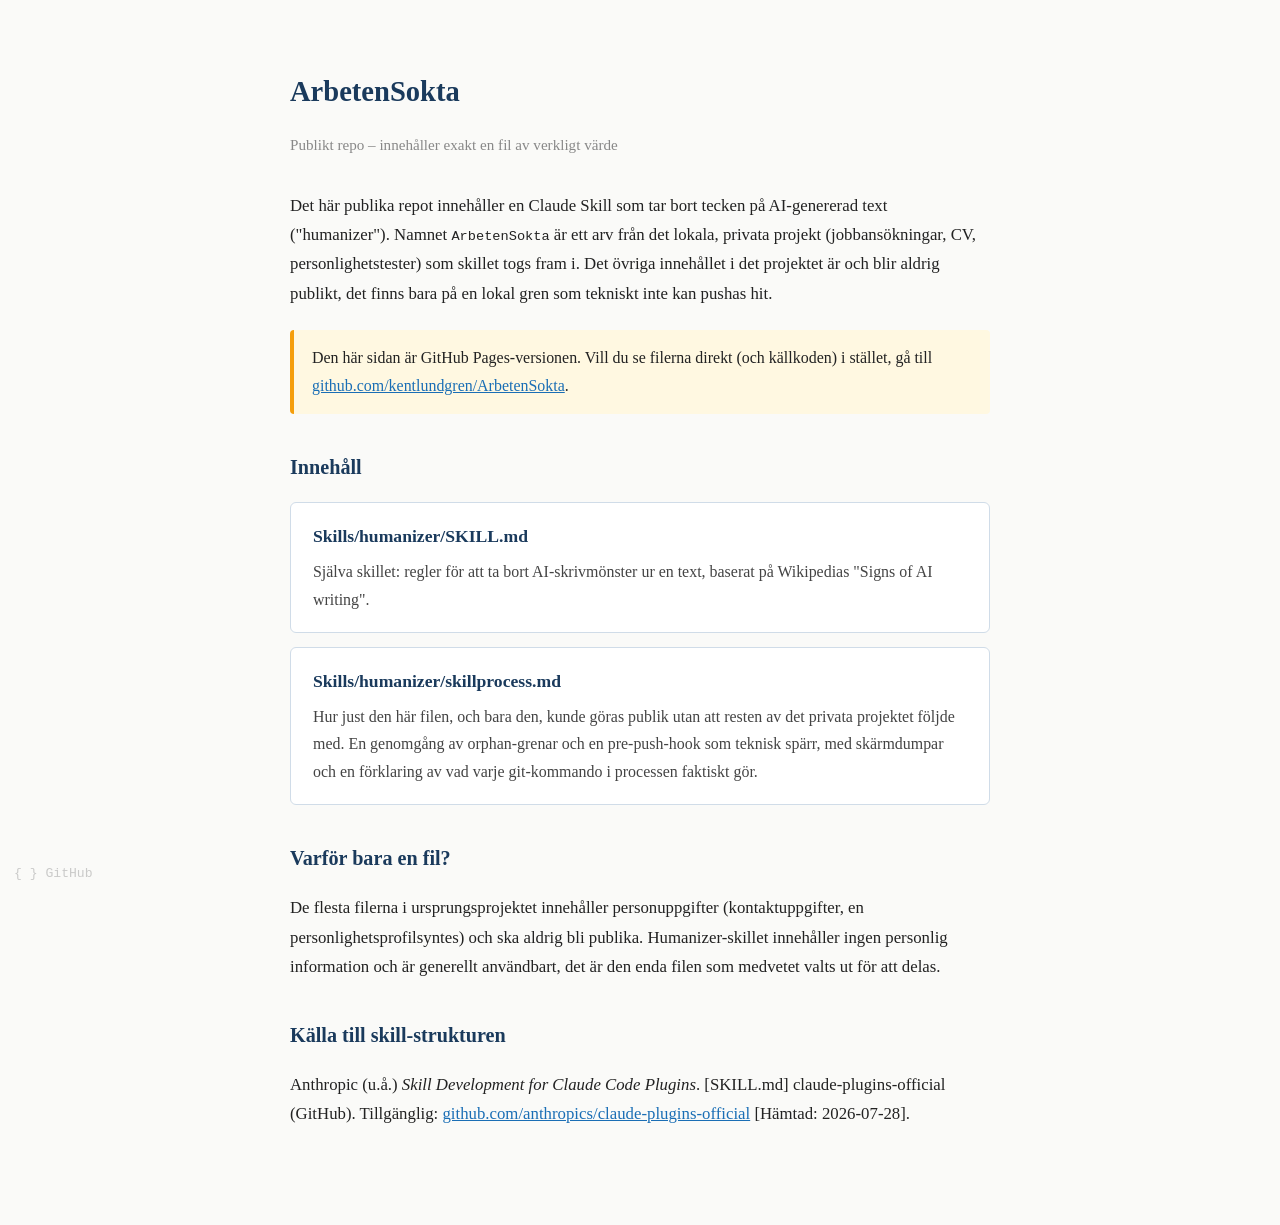
==== index.html @ 20581ddf "Lägg till index.html för GitHub Pages" ====
<!DOCTYPE html>
<html lang="sv">
<head>
  <meta charset="UTF-8" />
  <meta name="viewport" content="width=device-width, initial-scale=1.0" />
  <title>ArbetenSokta – humanizer-skillet</title>
  <style>
    body {
      font-family: Georgia, "Times New Roman", serif;
      font-size: 1.05em;
      line-height: 1.75;
      color: #222;
      background: #fafaf8;
      margin: 0;
      padding: 0;
    }
    .container {
      max-width: 700px;
      margin: 0 auto;
      padding: 48px 24px 80px;
    }
    h1 { font-size: 1.7em; color: #1a3a5c; margin-bottom: 6px; }
    h2 { font-size: 1.2em; color: #1a3a5c; margin-top: 36px; }
    .meta { color: #888; font-size: 0.9em; margin-bottom: 32px; }
    a { color: #1a6eb5; }
    .card {
      display: block;
      border: 1px solid #d0dce8;
      border-radius: 6px;
      padding: 18px 22px;
      margin: 14px 0;
      text-decoration: none;
      color: inherit;
      background: #fff;
    }
    .card h3 { margin: 0 0 6px; color: #1a3a5c; font-size: 1.05em; }
    .card p { margin: 0; color: #444; font-size: 0.95em; }
    .callout {
      background: #fff8e1;
      border-left: 4px solid #f59e0b;
      border-radius: 4px;
      padding: 14px 18px;
      margin: 22px 0;
      font-size: 0.95em;
    }
    .github-corner {
      position: fixed;
      bottom: 14px;
      left: 14px;
      font-family: "Courier New", monospace;
      font-size: 0.78em;
      color: #aaa;
      text-decoration: none;
      opacity: 0.6;
    }
    .github-corner:hover { opacity: 1; color: #1a3a5c; }
  </style>
</head>
<body>

<div class="container">
  <h1>ArbetenSokta</h1>
  <p class="meta">Publikt repo – innehåller exakt en fil av verkligt värde</p>

  <p>
    Det här publika repot innehåller en Claude Skill som tar bort tecken på
    AI-genererad text ("humanizer"). Namnet <code>ArbetenSokta</code> är ett arv
    från det lokala, privata projekt (jobbansökningar, CV, personlighetstester)
    som skillet togs fram i. Det övriga innehållet i det projektet är och blir
    aldrig publikt, det finns bara på en lokal gren som tekniskt inte kan pushas
    hit.
  </p>

  <div class="callout">
    Den här sidan är GitHub Pages-versionen. Vill du se filerna direkt (och
    källkoden) i stället, gå till
    <a href="https://github.com/kentlundgren/ArbetenSokta">github.com/kentlundgren/ArbetenSokta</a>.
  </div>

  <h2>Innehåll</h2>

  <a class="card" href="Skills/humanizer/SKILL.md">
    <h3>Skills/humanizer/SKILL.md</h3>
    <p>
      Själva skillet: regler för att ta bort AI-skrivmönster ur en text,
      baserat på Wikipedias "Signs of AI writing".
    </p>
  </a>

  <a class="card" href="Skills/humanizer/skillprocess.md">
    <h3>Skills/humanizer/skillprocess.md</h3>
    <p>
      Hur just den här filen, och bara den, kunde göras publik utan att resten
      av det privata projektet följde med. En genomgång av orphan-grenar och en
      pre-push-hook som teknisk spärr, med skärmdumpar och en förklaring av vad
      varje git-kommando i processen faktiskt gör.
    </p>
  </a>

  <h2>Varför bara en fil?</h2>
  <p>
    De flesta filerna i ursprungsprojektet innehåller personuppgifter
    (kontaktuppgifter, en personlighetsprofilsyntes) och ska aldrig bli
    publika. Humanizer-skillet innehåller ingen personlig information och är
    generellt användbart, det är den enda filen som medvetet valts ut för att
    delas.
  </p>

  <h2>Källa till skill-strukturen</h2>
  <p>
    Anthropic (u.å.) <em>Skill Development for Claude Code Plugins</em>. [SKILL.md]
    claude-plugins-official (GitHub). Tillgänglig:
    <a href="https://github.com/anthropics/claude-plugins-official/blob/main/plugins/plugin-dev/skills/skill-development/SKILL.md" target="_blank">github.com/anthropics/claude-plugins-official</a>
    [Hämtad: 2026-07-28].
  </p>
</div>

<a class="github-corner" href="https://github.com/kentlundgren/ArbetenSokta" target="_blank">{ } GitHub</a>
</body>
</html>
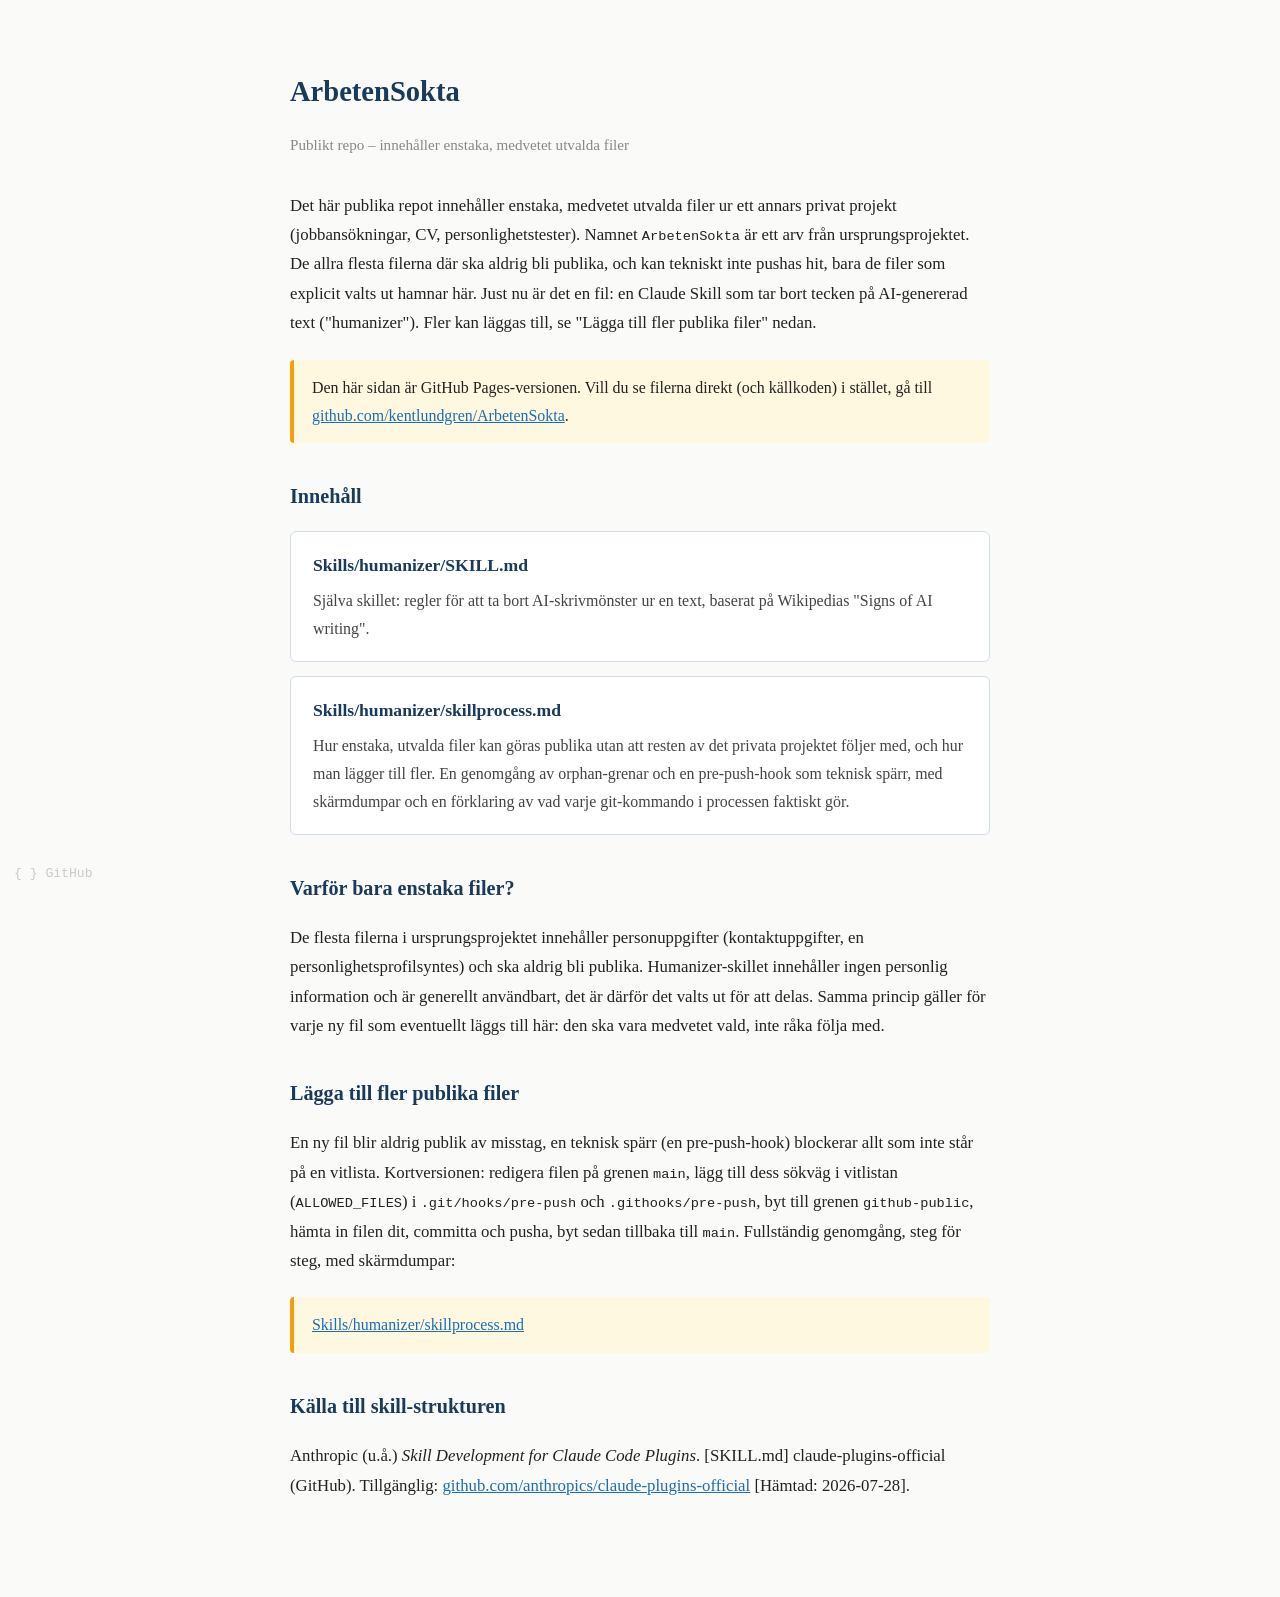
==== commit 8a4a7a35: "Uppdatera beskrivningar i index.html och README.md för att förtydliga hur enstaka, medvetet utvalda " ====
--- a/index.html
+++ b/index.html
@@ -60,15 +60,17 @@
 
 <div class="container">
   <h1>ArbetenSokta</h1>
-  <p class="meta">Publikt repo – innehåller exakt en fil av verkligt värde</p>
+  <p class="meta">Publikt repo – innehåller enstaka, medvetet utvalda filer</p>
 
   <p>
-    Det här publika repot innehåller en Claude Skill som tar bort tecken på
-    AI-genererad text ("humanizer"). Namnet <code>ArbetenSokta</code> är ett arv
-    från det lokala, privata projekt (jobbansökningar, CV, personlighetstester)
-    som skillet togs fram i. Det övriga innehållet i det projektet är och blir
-    aldrig publikt, det finns bara på en lokal gren som tekniskt inte kan pushas
-    hit.
+    Det här publika repot innehåller enstaka, medvetet utvalda filer ur ett
+    annars privat projekt (jobbansökningar, CV, personlighetstester). Namnet
+    <code>ArbetenSokta</code> är ett arv från ursprungsprojektet. De allra
+    flesta filerna där ska aldrig bli publika, och kan tekniskt inte pushas
+    hit, bara de filer som explicit valts ut hamnar här. Just nu är det en
+    fil: en Claude Skill som tar bort tecken på AI-genererad text
+    ("humanizer"). Fler kan läggas till, se "Lägga till fler publika filer"
+    nedan.
   </p>
 
   <div class="callout">
@@ -79,7 +81,7 @@
 
   <h2>Innehåll</h2>
 
-  <a class="card" href="Skills/humanizer/SKILL.md">
+  <a class="card" href="https://github.com/kentlundgren/ArbetenSokta/blob/main/Skills/humanizer/SKILL.md" target="_blank">
     <h3>Skills/humanizer/SKILL.md</h3>
     <p>
       Själva skillet: regler för att ta bort AI-skrivmönster ur en text,
@@ -87,24 +89,40 @@
     </p>
   </a>
 
-  <a class="card" href="Skills/humanizer/skillprocess.md">
+  <a class="card" href="https://github.com/kentlundgren/ArbetenSokta/blob/main/Skills/humanizer/skillprocess.md" target="_blank">
     <h3>Skills/humanizer/skillprocess.md</h3>
     <p>
-      Hur just den här filen, och bara den, kunde göras publik utan att resten
-      av det privata projektet följde med. En genomgång av orphan-grenar och en
-      pre-push-hook som teknisk spärr, med skärmdumpar och en förklaring av vad
-      varje git-kommando i processen faktiskt gör.
+      Hur enstaka, utvalda filer kan göras publika utan att resten av det
+      privata projektet följer med, och hur man lägger till fler. En genomgång
+      av orphan-grenar och en pre-push-hook som teknisk spärr, med skärmdumpar
+      och en förklaring av vad varje git-kommando i processen faktiskt gör.
     </p>
   </a>
 
-  <h2>Varför bara en fil?</h2>
+  <h2>Varför bara enstaka filer?</h2>
   <p>
     De flesta filerna i ursprungsprojektet innehåller personuppgifter
     (kontaktuppgifter, en personlighetsprofilsyntes) och ska aldrig bli
     publika. Humanizer-skillet innehåller ingen personlig information och är
-    generellt användbart, det är den enda filen som medvetet valts ut för att
-    delas.
+    generellt användbart, det är därför det valts ut för att delas. Samma
+    princip gäller för varje ny fil som eventuellt läggs till här: den ska
+    vara medvetet vald, inte råka följa med.
   </p>
+
+  <h2>Lägga till fler publika filer</h2>
+  <p>
+    En ny fil blir aldrig publik av misstag, en teknisk spärr (en pre-push-hook)
+    blockerar allt som inte står på en vitlista. Kortversionen: redigera filen
+    på grenen <code>main</code>, lägg till dess sökväg i vitlistan
+    (<code>ALLOWED_FILES</code>) i <code>.git/hooks/pre-push</code> och
+    <code>.githooks/pre-push</code>, byt till grenen <code>github-public</code>,
+    hämta in filen dit, committa och pusha, byt sedan tillbaka till
+    <code>main</code>. Fullständig genomgång, steg för steg, med skärmdumpar:
+  </p>
+
+  <div class="callout">
+    <a href="https://github.com/kentlundgren/ArbetenSokta/blob/main/Skills/humanizer/skillprocess.md" target="_blank">Skills/humanizer/skillprocess.md</a>
+  </div>
 
   <h2>Källa till skill-strukturen</h2>
   <p>
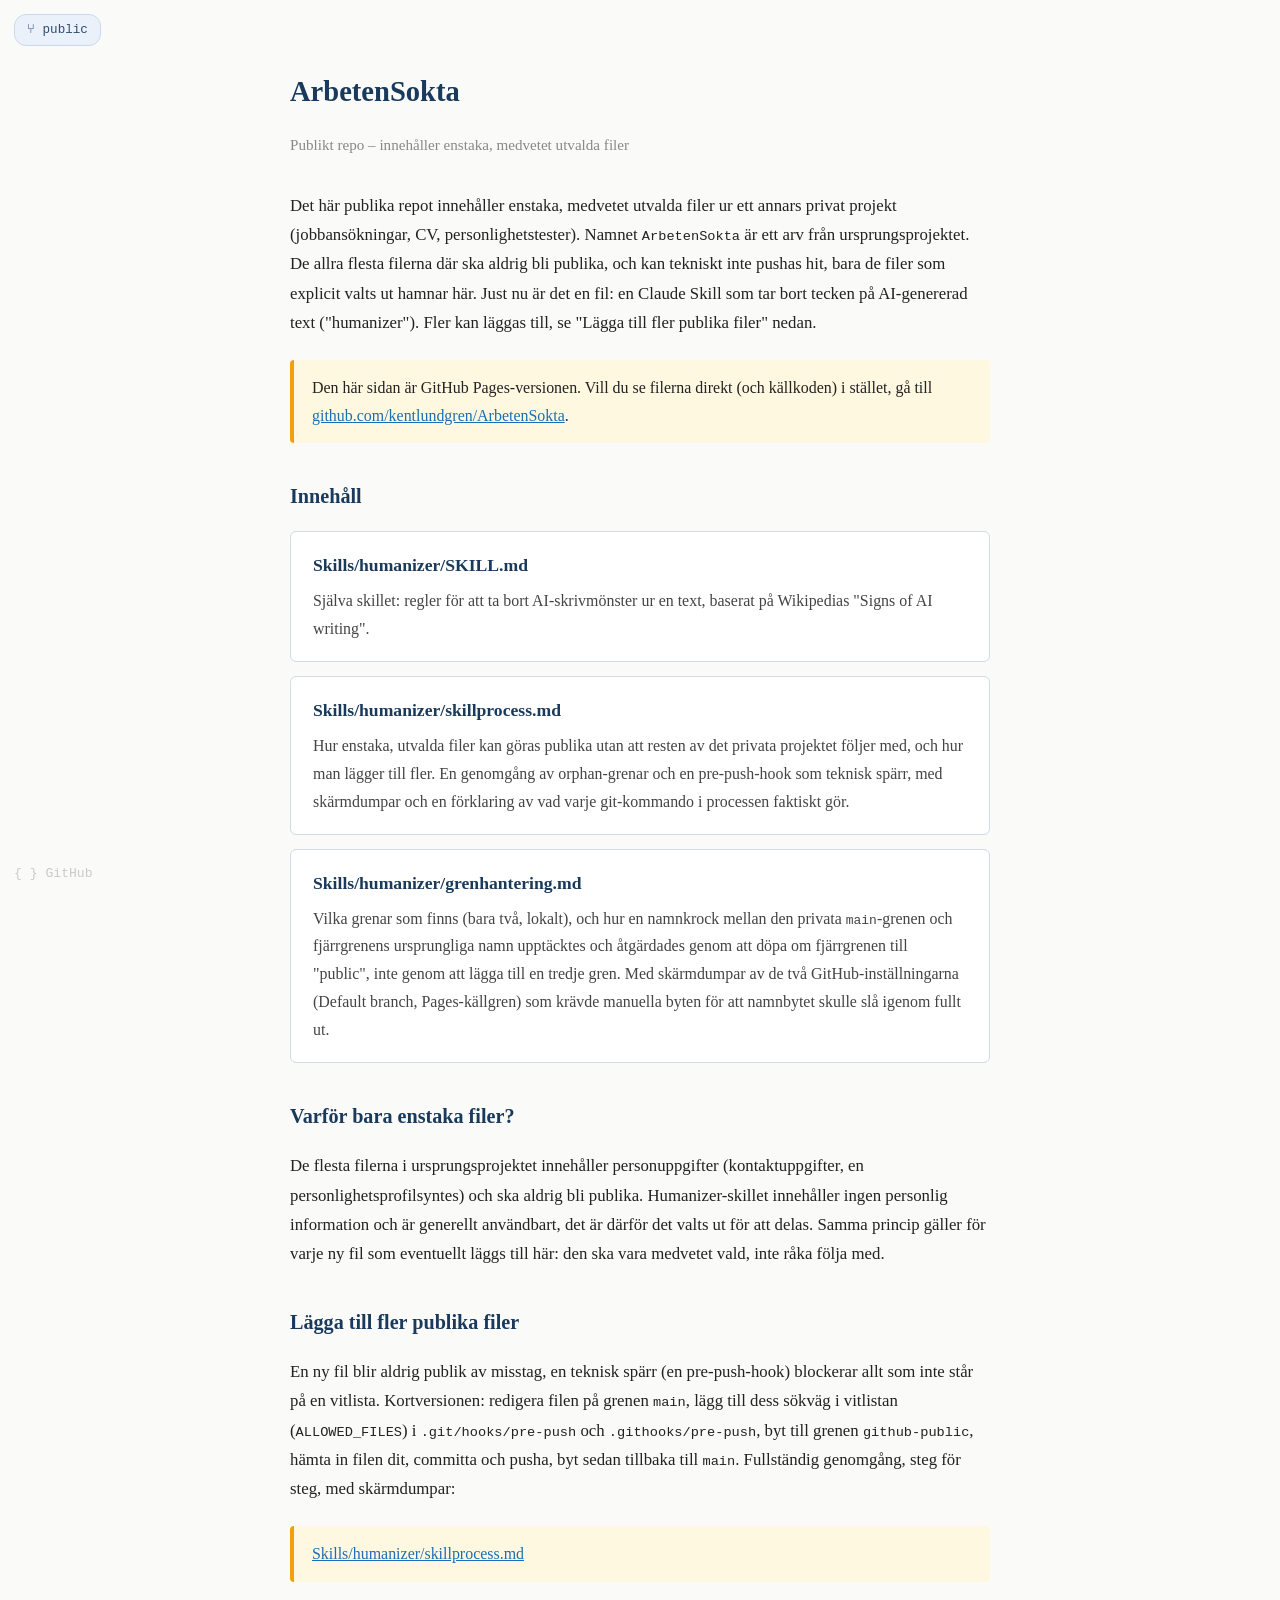
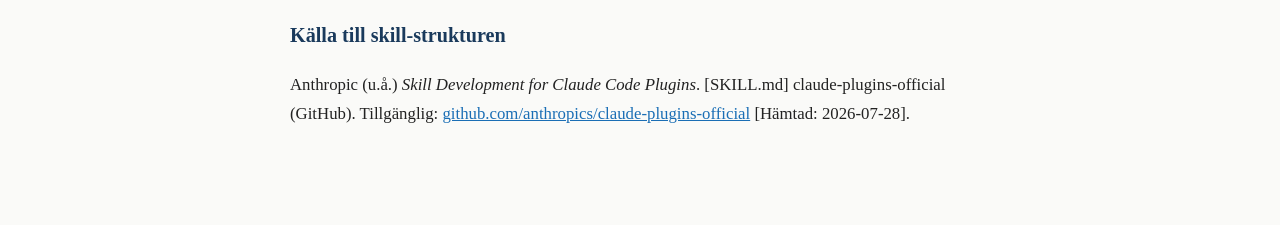
==== commit 1130fbab: "Uppdatera index.html och README.md med ny badge för gren och länkar till grenhantering, samt förbätt" ====
--- a/index.html
+++ b/index.html
@@ -54,9 +54,24 @@
       opacity: 0.6;
     }
     .github-corner:hover { opacity: 1; color: #1a3a5c; }
+    .branch-badge {
+      position: fixed;
+      top: 14px;
+      left: 14px;
+      font-family: "Courier New", monospace;
+      font-size: 0.75em;
+      color: #1a3a5c;
+      background: #e8f0fb;
+      border: 1px solid #c5d5e8;
+      border-radius: 12px;
+      padding: 4px 12px;
+      opacity: 0.9;
+    }
   </style>
 </head>
 <body>
+
+<div class="branch-badge" title="Statisk text, uppdateras inte automatiskt om grenen byter namn igen – se grenhantering.md">⑂ public</div>
 
 <div class="container">
   <h1>ArbetenSokta</h1>
@@ -81,7 +96,7 @@
 
   <h2>Innehåll</h2>
 
-  <a class="card" href="https://github.com/kentlundgren/ArbetenSokta/blob/main/Skills/humanizer/SKILL.md" target="_blank">
+  <a class="card" href="https://github.com/kentlundgren/ArbetenSokta/blob/public/Skills/humanizer/SKILL.md" target="_blank">
     <h3>Skills/humanizer/SKILL.md</h3>
     <p>
       Själva skillet: regler för att ta bort AI-skrivmönster ur en text,
@@ -89,13 +104,25 @@
     </p>
   </a>
 
-  <a class="card" href="https://github.com/kentlundgren/ArbetenSokta/blob/main/Skills/humanizer/skillprocess.md" target="_blank">
+  <a class="card" href="https://github.com/kentlundgren/ArbetenSokta/blob/public/Skills/humanizer/skillprocess.md" target="_blank">
     <h3>Skills/humanizer/skillprocess.md</h3>
     <p>
       Hur enstaka, utvalda filer kan göras publika utan att resten av det
       privata projektet följer med, och hur man lägger till fler. En genomgång
       av orphan-grenar och en pre-push-hook som teknisk spärr, med skärmdumpar
       och en förklaring av vad varje git-kommando i processen faktiskt gör.
+    </p>
+  </a>
+
+  <a class="card" href="https://github.com/kentlundgren/ArbetenSokta/blob/public/Skills/humanizer/grenhantering.md" target="_blank">
+    <h3>Skills/humanizer/grenhantering.md</h3>
+    <p>
+      Vilka grenar som finns (bara två, lokalt), och hur en namnkrock mellan
+      den privata <code>main</code>-grenen och fjärrgrenens ursprungliga namn
+      upptäcktes och åtgärdades genom att döpa om fjärrgrenen till "public",
+      inte genom att lägga till en tredje gren. Med skärmdumpar av de två
+      GitHub-inställningarna (Default branch, Pages-källgren) som krävde
+      manuella byten för att namnbytet skulle slå igenom fullt ut.
     </p>
   </a>
 
@@ -121,7 +148,7 @@
   </p>
 
   <div class="callout">
-    <a href="https://github.com/kentlundgren/ArbetenSokta/blob/main/Skills/humanizer/skillprocess.md" target="_blank">Skills/humanizer/skillprocess.md</a>
+    <a href="https://github.com/kentlundgren/ArbetenSokta/blob/public/Skills/humanizer/skillprocess.md" target="_blank">Skills/humanizer/skillprocess.md</a>
   </div>
 
   <h2>Källa till skill-strukturen</h2>
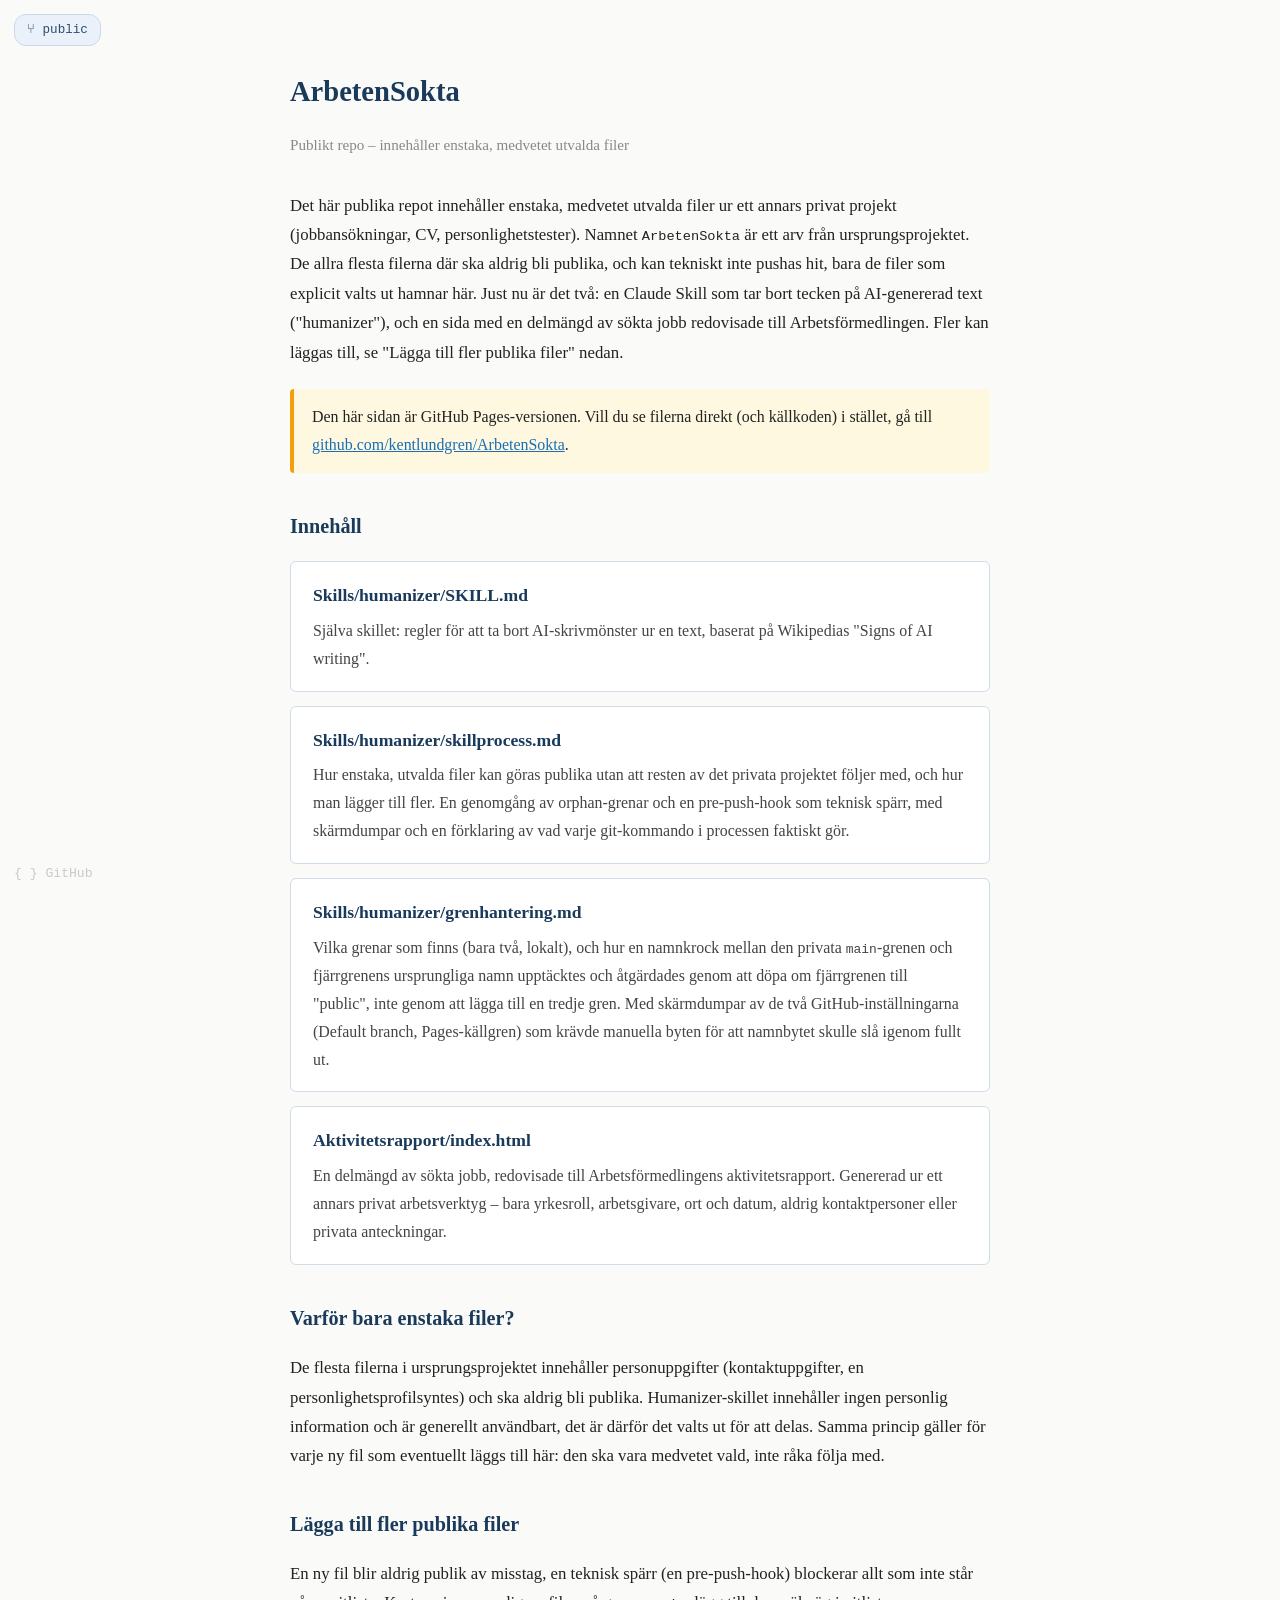
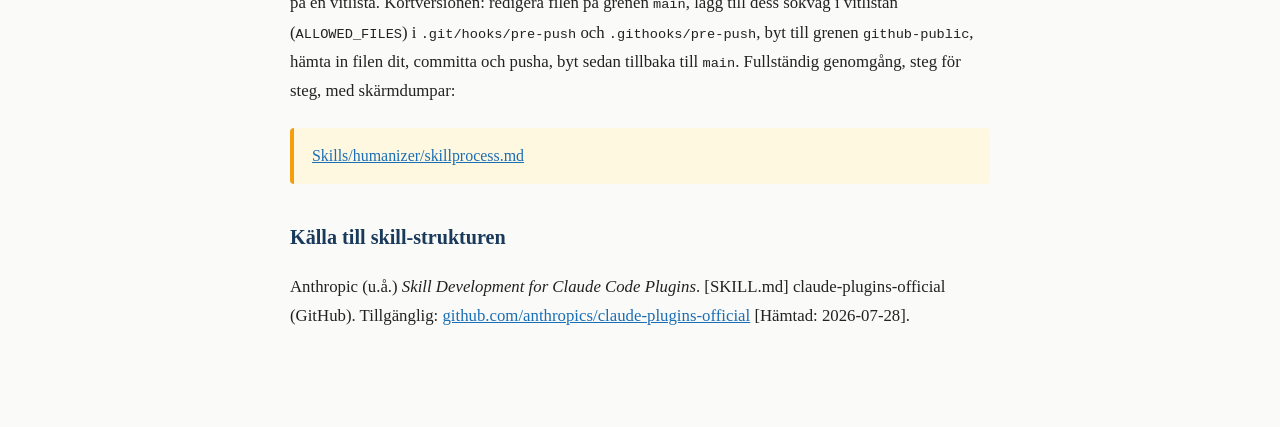
==== commit 30dd5785: "Uppdatera index.html med Aktivitetsrapport-kortet" ====
--- a/index.html
+++ b/index.html
@@ -3,7 +3,7 @@
 <head>
   <meta charset="UTF-8" />
   <meta name="viewport" content="width=device-width, initial-scale=1.0" />
-  <title>ArbetenSokta – humanizer-skillet</title>
+  <title>ArbetenSokta – publika filer</title>
   <style>
     body {
       font-family: Georgia, "Times New Roman", serif;
@@ -82,10 +82,11 @@
     annars privat projekt (jobbansökningar, CV, personlighetstester). Namnet
     <code>ArbetenSokta</code> är ett arv från ursprungsprojektet. De allra
     flesta filerna där ska aldrig bli publika, och kan tekniskt inte pushas
-    hit, bara de filer som explicit valts ut hamnar här. Just nu är det en
-    fil: en Claude Skill som tar bort tecken på AI-genererad text
-    ("humanizer"). Fler kan läggas till, se "Lägga till fler publika filer"
-    nedan.
+    hit, bara de filer som explicit valts ut hamnar här. Just nu är det två:
+    en Claude Skill som tar bort tecken på AI-genererad text ("humanizer"),
+    och en sida med en delmängd av sökta jobb redovisade till
+    Arbetsförmedlingen. Fler kan läggas till, se "Lägga till fler publika
+    filer" nedan.
   </p>
 
   <div class="callout">
@@ -126,6 +127,16 @@
     </p>
   </a>
 
+  <a class="card" href="Aktivitetsrapport/">
+    <h3>Aktivitetsrapport/index.html</h3>
+    <p>
+      En delmängd av sökta jobb, redovisade till Arbetsförmedlingens
+      aktivitetsrapport. Genererad ur ett annars privat arbetsverktyg – bara
+      yrkesroll, arbetsgivare, ort och datum, aldrig kontaktpersoner eller
+      privata anteckningar.
+    </p>
+  </a>
+
   <h2>Varför bara enstaka filer?</h2>
   <p>
     De flesta filerna i ursprungsprojektet innehåller personuppgifter
